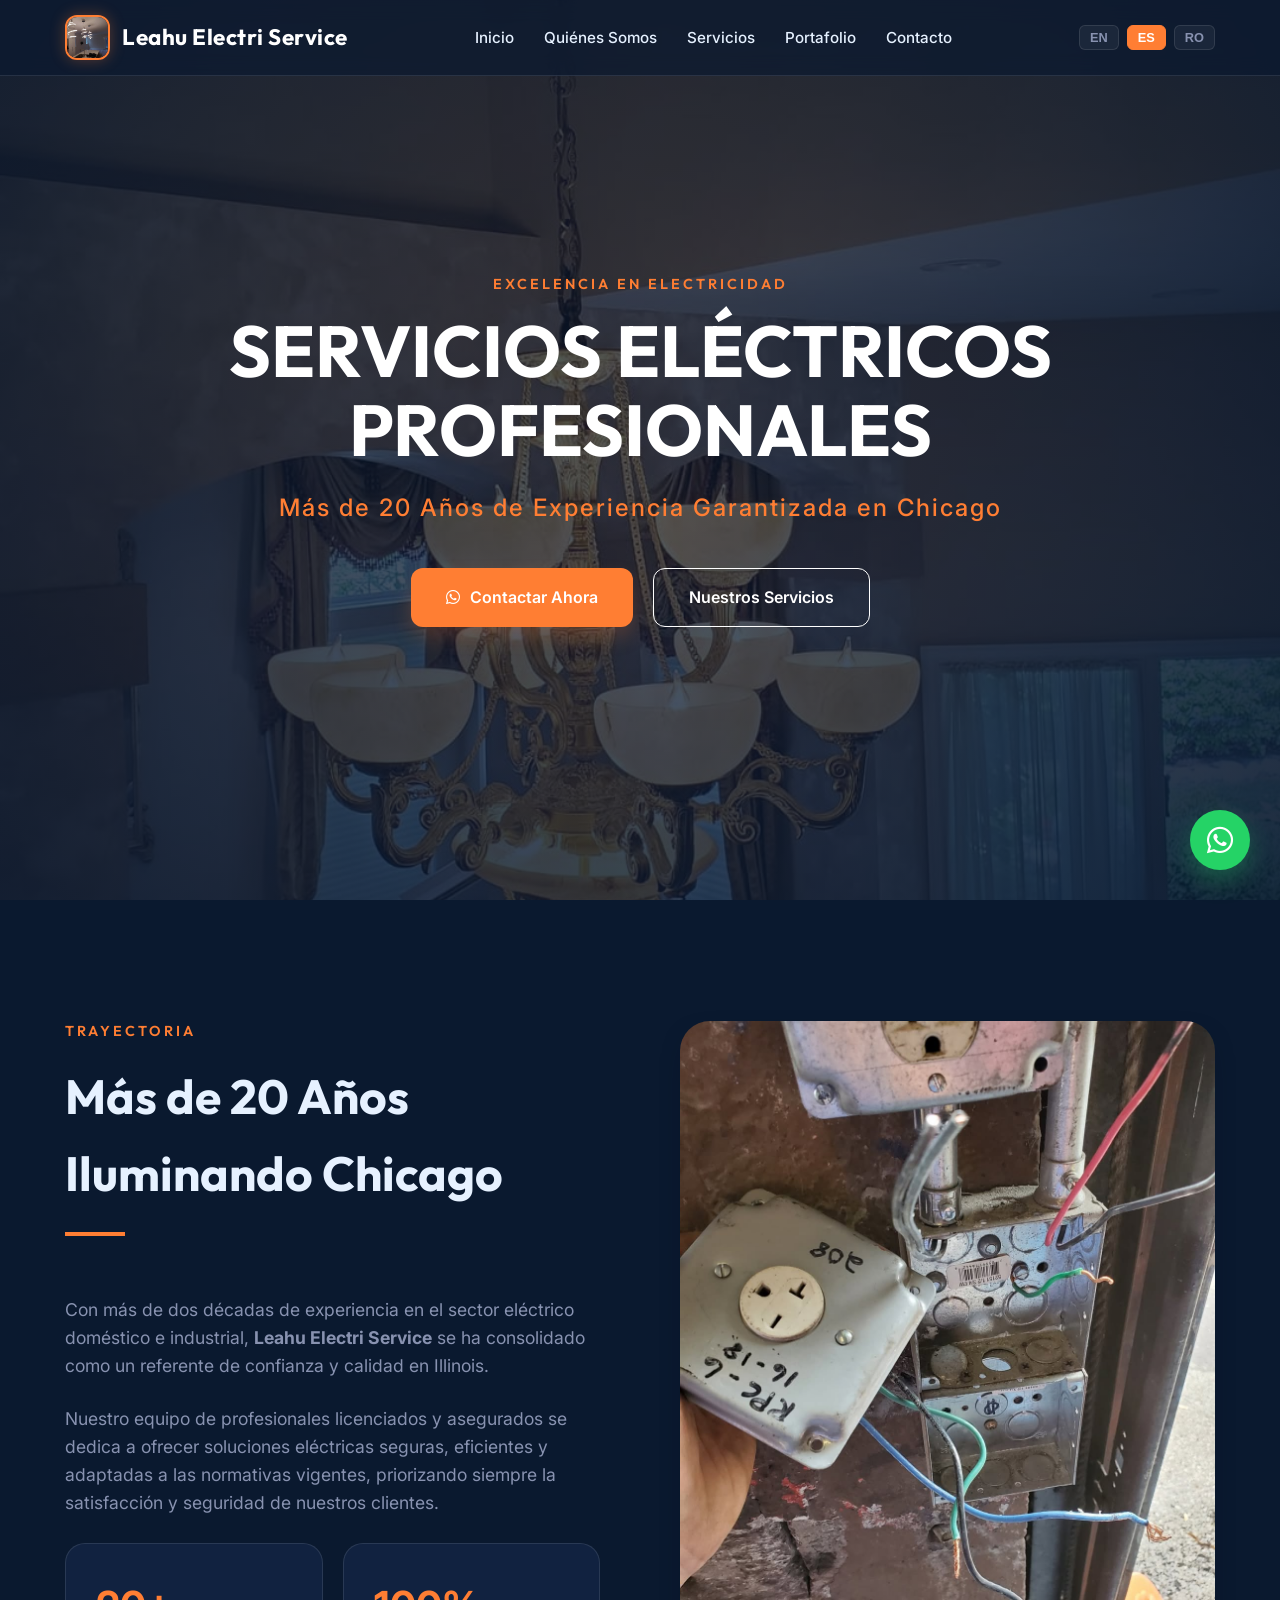
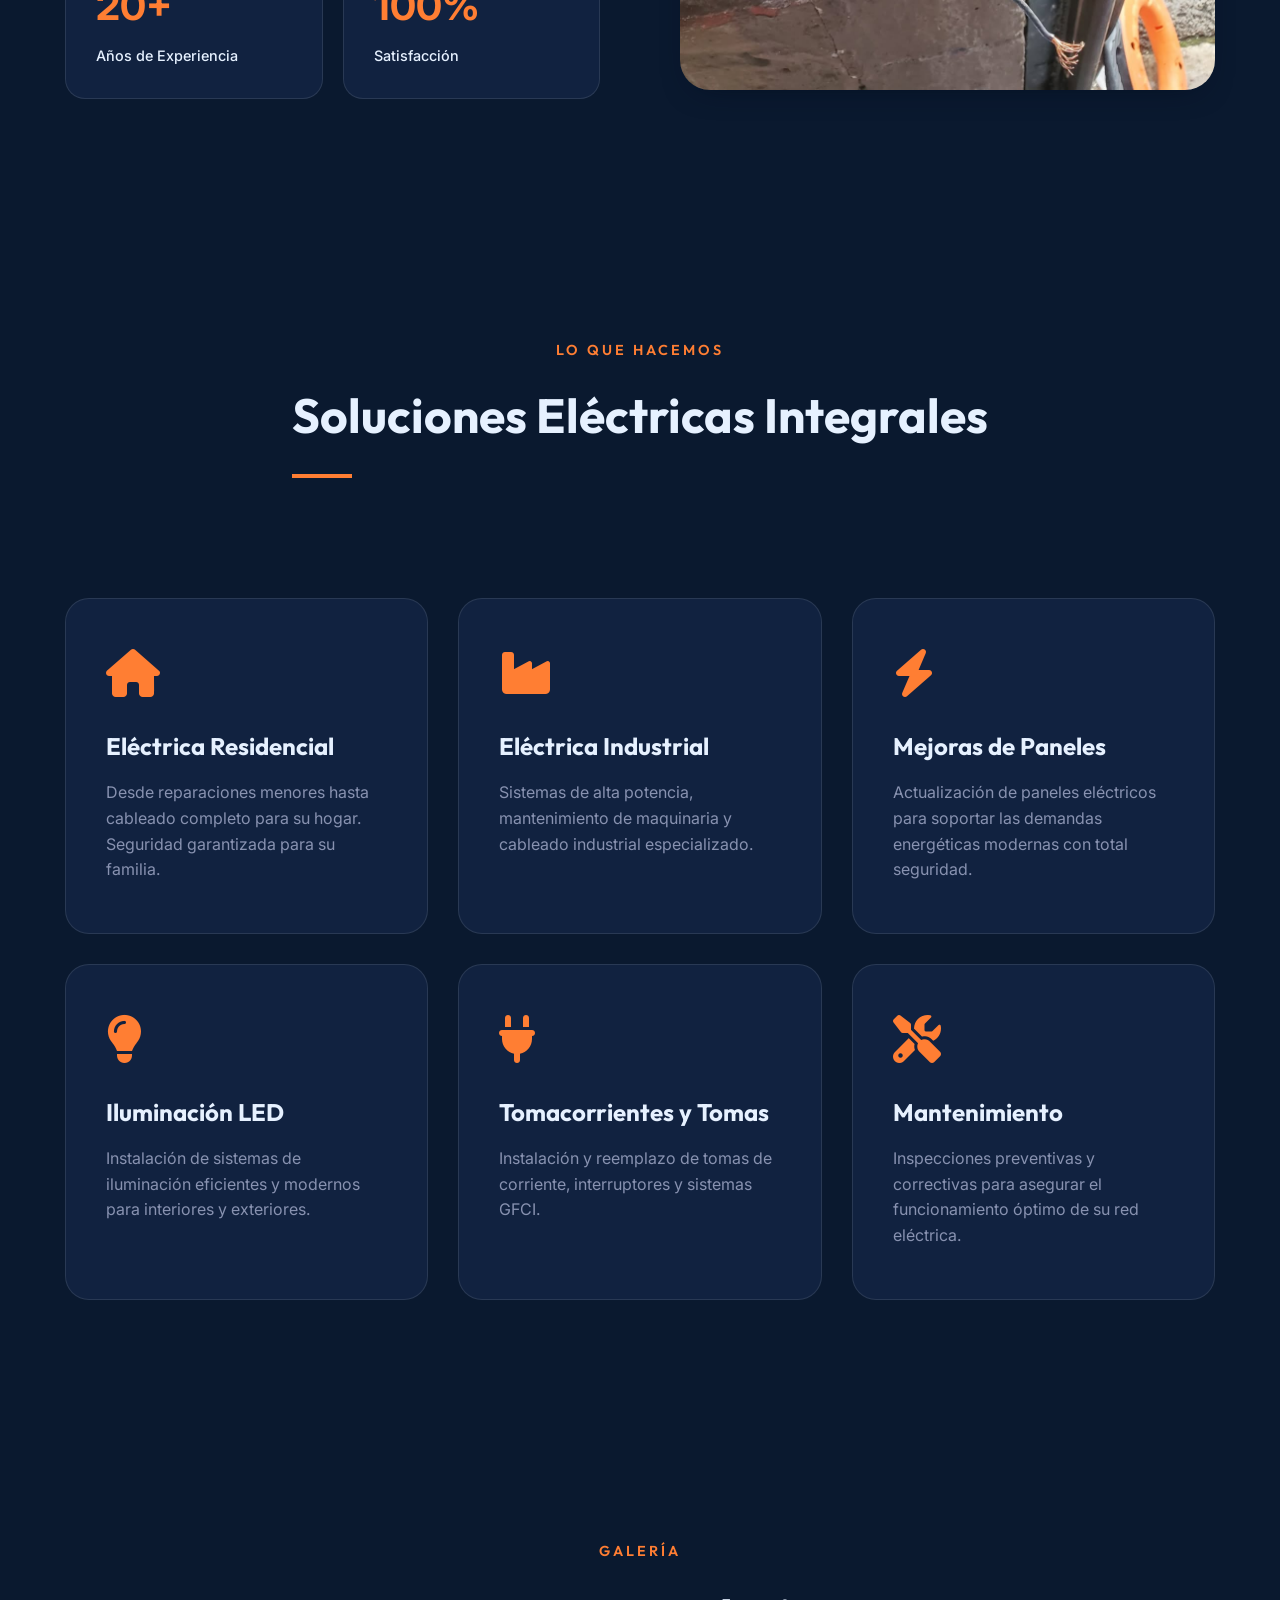
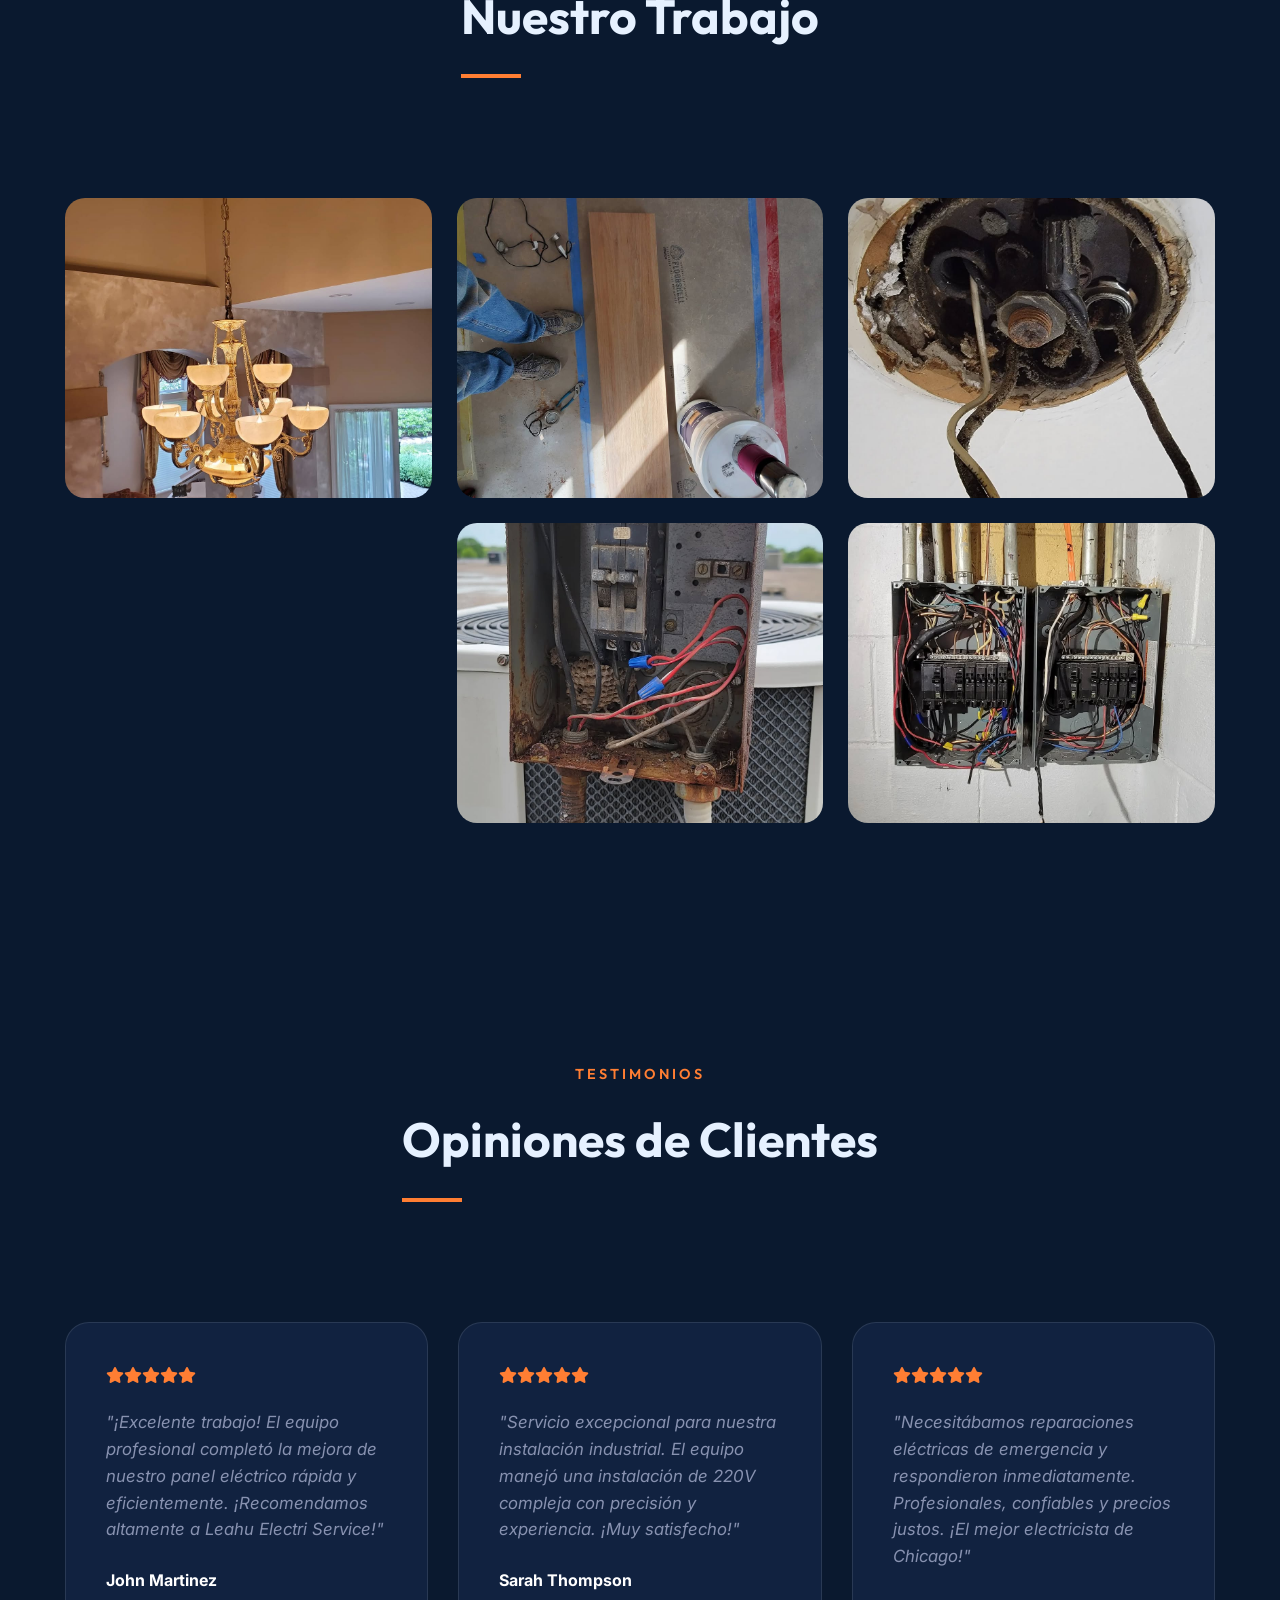
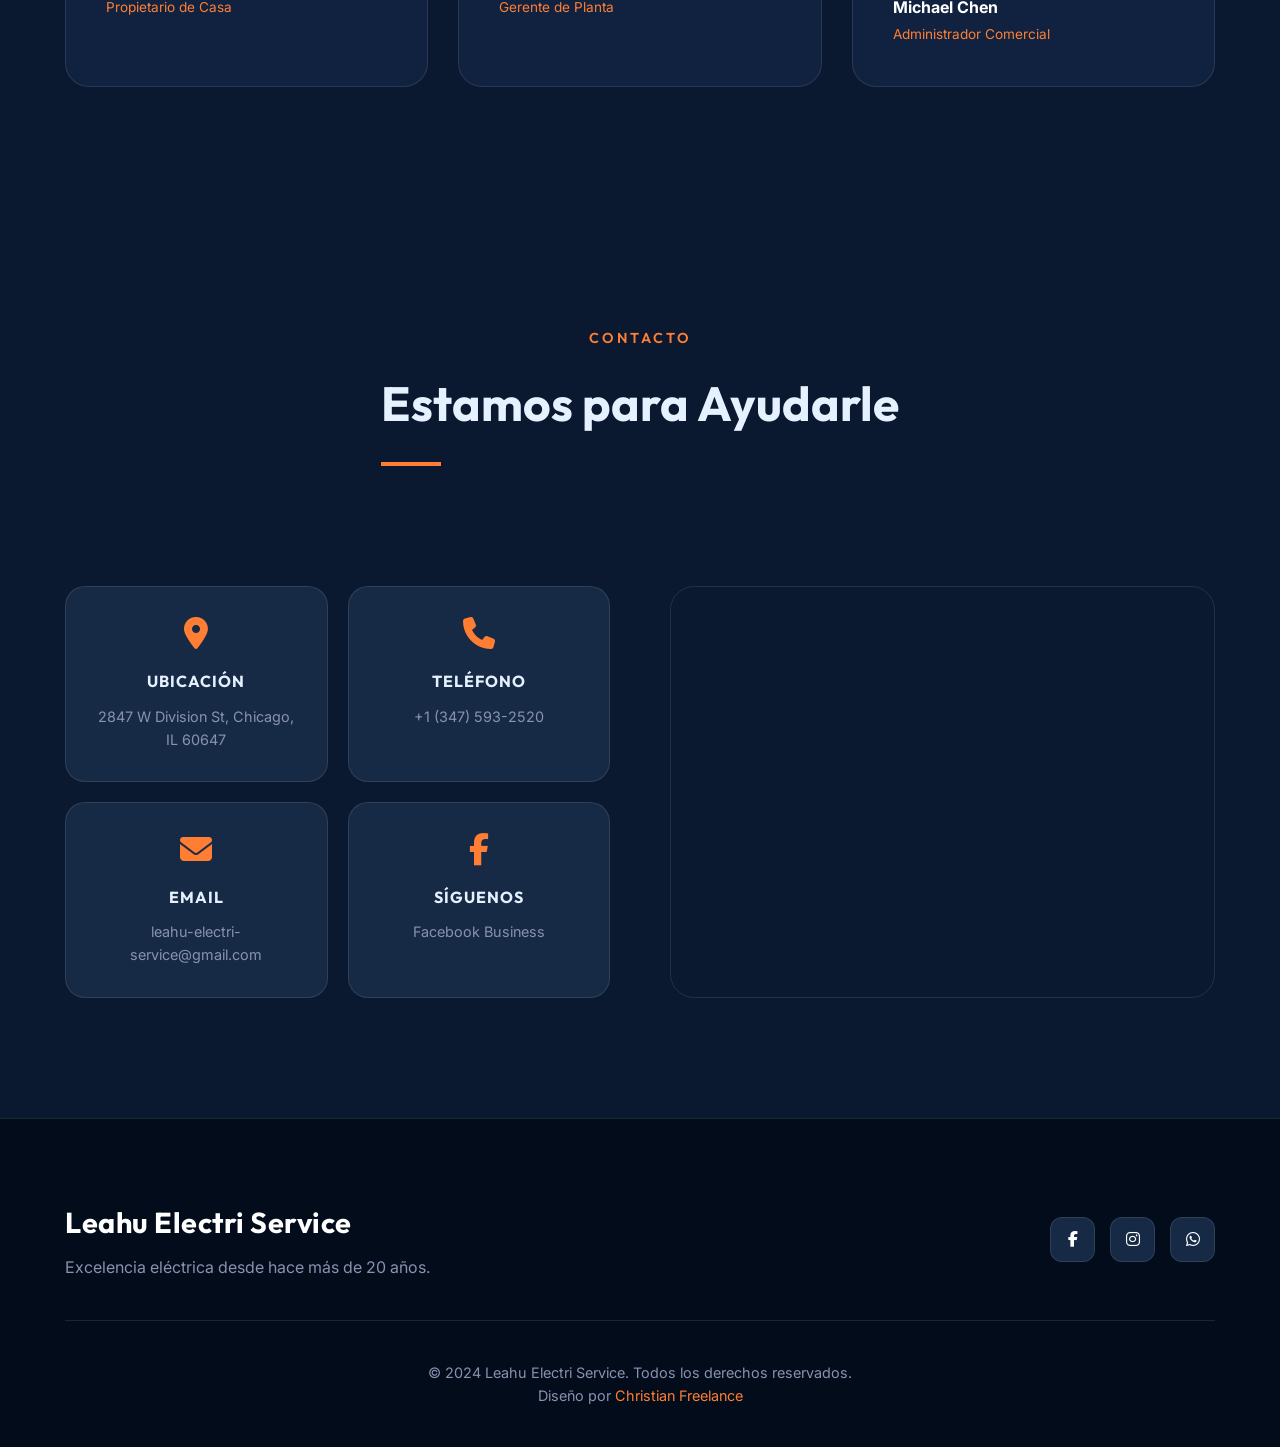
==== index.html @ baa2f240 "Rename index-es.html to index.html" ====
<!DOCTYPE html>
<html lang="es">
<head>
    <meta charset="UTF-8">
    <meta name="viewport" content="width=device-width, initial-scale=1.0">
    <meta name="description" content="Leahu Electri Service - Servicios eléctricos profesionales en Chicago. Más de 20 años de experiencia en instalaciones eléctricas residenciales e industriales. Licenciado y asegurado.">
    <meta name="keywords" content="servicios eléctricos, electricista Chicago, reparación eléctrica, instalación eléctrica, eléctrica residencial, eléctrica industrial">
    <meta name="author" content="Leahu Electri Service">
    
    <!-- Meta etiquetas multi-idioma -->
    <link rel="alternate" hreflang="en" href="index-en.html" />
    <link rel="alternate" hreflang="es" href="index-es.html" />
    <link rel="alternate" hreflang="ro" href="index-ro.html" />
    <link rel="alternate" hreflang="x-default" href="index-en.html" />

    <meta property="og:title" content="Leahu Electri Service - Servicios Eléctricos Chicago">
    <meta property="og:description" content="Servicios eléctricos profesionales con más de 20 años de experiencia en Chicago e Illinois.">
    <meta property="og:type" content="business.business">
    <meta property="og:image" content="images/electrician-chicago-service-1.jpg">
    
    <title>Leahu Electri Service - Servicios Eléctricos Profesionales Chicago</title>
    
    <link rel="stylesheet" href="style.css">
    <link rel="stylesheet" href="https://cdnjs.cloudflare.com/ajax/libs/font-awesome/6.4.0/css/all.min.css">
</head>
<body>
    <!-- Barra de Navegación -->
    <nav class="navbar">
        <div class="container">
            <a href="#home" class="nav-logo">
                <img src="images/logo-leahu-electri.jpg" alt="Leahu Electri Service Logo" class="logo-img">
                <span class="company-name">Leahu Electri Service</span>
            </a>
            <ul class="nav-menu">
                <li><a href="#home" class="nav-link">Inicio</a></li>
                <li><a href="#about" class="nav-link">Quiénes Somos</a></li>
                <li><a href="#services" class="nav-link">Servicios</a></li>
                <li><a href="#portfolio" class="nav-link">Portafolio</a></li>
                <li><a href="#contact" class="nav-link">Contacto</a></li>
            </ul>
            <div class="language-switcher">
                <button class="lang-btn" data-lang="en">EN</button>
                <button class="lang-btn active" data-lang="es">ES</button>
                <button class="lang-btn" data-lang="ro">RO</button>
            </div>
        </div>
    </nav>

    <!-- Sección Hero -->
    <section id="home" class="hero">
        <div class="carousel">
            <div class="carousel-container">
                <img src="images/electrician-chicago-service-1.jpg" alt="Servicio Eléctrico en Chicago" class="carousel-image active">
                <img src="images/electrical-panel-upgrade-chicago.jpg" alt="Actualización de Paneles Eléctricos" class="carousel-image">
                <img src="images/professional-electrical-installations.jpg" alt="Instalaciones Eléctricas Profesionales" class="carousel-image">
                <img src="images/industrial-electrician-chicago.jpg" alt="Electricista Industrial Chicago" class="carousel-image">
            </div>
        </div>
        <div class="hero-overlay"></div>
        <div class="hero-content">
            <span class="section-tag" data-reveal>Excelencia en Electricidad</span>
            <h1 class="hero-title" data-reveal>Servicios Eléctricos Profesionales</h1>
            <p class="hero-subtitle" data-reveal>Más de 20 Años de Experiencia Garantizada en Chicago</p>
            <div class="hero-buttons" data-reveal>
                <a href="https://wa.me/13475932520" class="btn-primary"><i class="fab fa-whatsapp"></i> Contactar Ahora</a>
                <a href="#services" class="btn-secondary">Nuestros Servicios</a>
            </div>
        </div>
    </section>

    <!-- Sección Acerca De -->
    <section id="about" class="about">
        <div class="container">
            <div class="about-grid">
                <div class="about-text" data-reveal>
                    <span class="section-tag">Trayectoria</span>
                    <h2 class="section-title">Más de 20 Años Iluminando Chicago</h2>
                    <p>Con más de dos décadas de experiencia en el sector eléctrico doméstico e industrial, <strong>Leahu Electri Service</strong> se ha consolidado como un referente de confianza y calidad en Illinois.</p>
                    <p>Nuestro equipo de profesionales licenciados y asegurados se dedica a ofrecer soluciones eléctricas seguras, eficientes y adaptadas a las normativas vigentes, priorizando siempre la satisfacción y seguridad de nuestros clientes.</p>
                    <div class="about-stats">
                        <div class="stat-card">
                            <span class="stat-number">20+</span>
                            <span class="stat-label">Años de Experiencia</span>
                        </div>
                        <div class="stat-card">
                            <span class="stat-number">100%</span>
                            <span class="stat-label">Satisfacción</span>
                        </div>
                    </div>
                </div>
                <div class="about-image" data-reveal>
                    <img src="images/licensed-electrician-near-me.jpg" alt="Electricista Licenciado en Chicago" style="width:100%; border-radius:30px; box-shadow: var(--shadow);">
                </div>
            </div>
        </div>
    </section>

    <!-- Sección Servicios -->
    <section id="services" class="services">
        <div class="container">
            <div style="text-align: center; margin-bottom: 60px;" data-reveal>
                <span class="section-tag">Lo que hacemos</span>
                <h2 class="section-title" style="display:inline-block">Soluciones Eléctricas Integrales</h2>
            </div>
            <div class="services-grid">
                <div class="service-card" data-reveal>
                    <i class="fas fa-home service-icon"></i>
                    <h3>Eléctrica Residencial</h3>
                    <p>Desde reparaciones menores hasta cableado completo para su hogar. Seguridad garantizada para su familia.</p>
                </div>
                <div class="service-card" data-reveal>
                    <i class="fas fa-industry service-icon"></i>
                    <h3>Eléctrica Industrial</h3>
                    <p>Sistemas de alta potencia, mantenimiento de maquinaria y cableado industrial especializado.</p>
                </div>
                <div class="service-card" data-reveal>
                    <i class="fas fa-bolt service-icon"></i>
                    <h3>Mejoras de Paneles</h3>
                    <p>Actualización de paneles eléctricos para soportar las demandas energéticas modernas con total seguridad.</p>
                </div>
                <div class="service-card" data-reveal>
                    <i class="fas fa-lightbulb service-icon"></i>
                    <h3>Iluminación LED</h3>
                    <p>Instalación de sistemas de iluminación eficientes y modernos para interiores y exteriores.</p>
                </div>
                <div class="service-card" data-reveal>
                    <i class="fas fa-plug service-icon"></i>
                    <h3>Tomacorrientes y Tomas</h3>
                    <p>Instalación y reemplazo de tomas de corriente, interruptores y sistemas GFCI.</p>
                </div>
                <div class="service-card" data-reveal>
                    <i class="fas fa-tools service-icon"></i>
                    <h3>Mantenimiento</h3>
                    <p>Inspecciones preventivas y correctivas para asegurar el funcionamiento óptimo de su red eléctrica.</p>
                </div>
            </div>
        </div>
    </section>

    <!-- Sección Portafolio -->
    <section id="portfolio" class="portfolio">
        <div class="container">
            <div style="text-align: center; margin-bottom: 60px;" data-reveal>
                <span class="section-tag">Galería</span>
                <h2 class="section-title" style="display:inline-block">Nuestro Trabajo</h2>
            </div>
            <div class="portfolio-grid">
                <div class="portfolio-item" data-reveal onclick="openModal('modal-1')">
                    <img src="images/electrician-chicago-service-1.jpg" alt="Proyecto Eléctrico">
                    <div class="portfolio-overlay">
                        <h4>Instalación Residencial</h4>
                    </div>
                </div>
                <div class="portfolio-item" data-reveal onclick="openModal('modal-2')">
                    <img src="images/electrical-panel-upgrade-chicago.jpg" alt="Panel Eléctrico">
                    <div class="portfolio-overlay">
                        <h4>Cambio de Panel 200A</h4>
                    </div>
                </div>
                <div class="portfolio-item" data-reveal onclick="openModal('modal-3')">
                    <img src="images/professional-electrical-installations.jpg" alt="Servicio Eléctrico">
                    <div class="portfolio-overlay">
                        <h4>Mantenimiento Industrial</h4>
                    </div>
                </div>
                <div class="portfolio-item" data-reveal onclick="openModal('modal-4')">
                    <video autoplay muted loop>
                        <source src="images/electrical-maintenance-work.mp4" type="video/mp4">
                    </video>
                    <div class="portfolio-overlay">
                        <h4>Trabajo en Terreno</h4>
                    </div>
                </div>
                <div class="portfolio-item" data-reveal onclick="openModal('modal-5')">
                    <img src="images/residential-electrical-repairs.jpg" alt="Reparación Eléctrica">
                    <div class="portfolio-overlay">
                        <h4>Iluminación Empotrada</h4>
                    </div>
                </div>
                <div class="portfolio-item" data-reveal onclick="openModal('modal-6')">
                    <img src="images/commercial-electric-services.jpg" alt="Servicio Comercial">
                    <div class="portfolio-overlay">
                        <h4>Sistema de Control</h4>
                    </div>
                </div>
            </div>
        </div>
    </section>

    <!-- Sección Reseñas -->
    <section id="reviews" class="reviews">
        <div class="container">
            <div style="text-align: center; margin-bottom: 60px;" data-reveal>
                <span class="section-tag">Testimonios</span>
                <h2 class="section-title" style="display:inline-block">Opiniones de Clientes</h2>
            </div>
            <div class="reviews-grid">
                <div class="review-card" data-reveal>
                    <div class="stars"><i class="fas fa-star"></i><i class="fas fa-star"></i><i class="fas fa-star"></i><i class="fas fa-star"></i><i class="fas fa-star"></i></div>
                    <p class="review-text">"¡Excelente trabajo! El equipo profesional completó la mejora de nuestro panel eléctrico rápida y eficientemente. ¡Recomendamos altamente a Leahu Electri Service!"</p>
                    <div class="review-author">
                        <div class="author-info">
                            <h5>John Martinez</h5>
                            <span>Propietario de Casa</span>
                        </div>
                    </div>
                </div>
                <div class="review-card" data-reveal>
                    <div class="stars"><i class="fas fa-star"></i><i class="fas fa-star"></i><i class="fas fa-star"></i><i class="fas fa-star"></i><i class="fas fa-star"></i></div>
                    <p class="review-text">"Servicio excepcional para nuestra instalación industrial. El equipo manejó una instalación de 220V compleja con precisión y experiencia. ¡Muy satisfecho!"</p>
                    <div class="review-author">
                        <div class="author-info">
                            <h5>Sarah Thompson</h5>
                            <span>Gerente de Planta</span>
                        </div>
                    </div>
                </div>
                <div class="review-card" data-reveal>
                    <div class="stars"><i class="fas fa-star"></i><i class="fas fa-star"></i><i class="fas fa-star"></i><i class="fas fa-star"></i><i class="fas fa-star"></i></div>
                    <p class="review-text">"Necesitábamos reparaciones eléctricas de emergencia y respondieron inmediatamente. Profesionales, confiables y precios justos. ¡El mejor electricista de Chicago!"</p>
                    <div class="review-author">
                        <div class="author-info">
                            <h5>Michael Chen</h5>
                            <span>Administrador Comercial</span>
                        </div>
                    </div>
                </div>
            </div>
        </div>
    </section>

    <!-- Sección Contacto -->
    <section id="contact" class="contact">
        <div class="container">
            <div style="text-align: center; margin-bottom: 60px;" data-reveal>
                <span class="section-tag">Contacto</span>
                <h2 class="section-title" style="display:inline-block">Estamos para Ayudarle</h2>
            </div>
            <div class="contact-grid">
                <div class="contact-info-cards" data-reveal>
                    <div class="contact-card">
                        <i class="fas fa-map-marker-alt"></i>
                        <h3>Ubicación</h3>
                        <p>2847 W Division St, Chicago, IL 60647</p>
                    </div>
                    <div class="contact-card">
                        <i class="fas fa-phone"></i>
                        <h3>Teléfono</h3>
                        <p><a href="tel:+13475932520">+1 (347) 593-2520</a></p>
                    </div>
                    <div class="contact-card">
                        <i class="fas fa-envelope"></i>
                        <h3>Email</h3>
                        <p><a href="mailto:leahu-electri-service@gmail.com">leahu-electri-service@gmail.com</a></p>
                    </div>
                    <div class="contact-card">
                        <i class="fab fa-facebook-f"></i>
                        <h3>SÍGUENOS</h3>
                        <p><a href="https://www.facebook.com/profile.php?id=61577880975106" target="_blank">Facebook Business</a></p>
                    </div>
                </div>
                <div class="map-container" data-reveal>
                    <iframe src="https://www.google.com/maps/embed?pb=!1m18!1m12!1m3!1d2970.5748389873627!2d-87.68046922345047!3d41.902647471316774!2m3!1f0!2f0!3f0!3m2!1i1024!2i768!4f13.1!3m3!1m2!1s0x880fce68b29b3dbf%3A0x9f3f3f3f3f3f3f3f!2s2847%20W%20Division%20St%2C%20Chicago%2C%20IL%2060647!5e0!3m2!1ses!2sus!4v1234567890" width="100%" height="100%" style="border:0;" allowfullscreen="" loading="lazy"></iframe>
                </div>
            </div>
        </div>
    </section>

    <!-- Pie de Página -->
    <footer class="footer">
        <div class="container">
            <div class="footer-content">
                <div class="footer-logo">
                    <span class="company-name">Leahu Electri Service</span>
                    <p style="color:var(--text-dim); margin-top:10px;">Excelencia eléctrica desde hace más de 20 años.</p>
                </div>
                <div class="social-links">
                    <a href="https://www.facebook.com/profile.php?id=61577880975106" class="social-btn" target="_blank"><i class="fab fa-facebook-f"></i></a>
                    <a href="#" class="social-btn" target="_blank"><i class="fab fa-instagram"></i></a>
                    <a href="https://wa.me/13475932520" class="social-btn" target="_blank"><i class="fab fa-whatsapp"></i></a>
                </div>
            </div>
            <div class="footer-bottom">
                <p>&copy; 2024 Leahu Electri Service. Todos los derechos reservados.</p>
                <p>Diseño por <a href="https://christian-freelance.us/" target="_blank">Christian Freelance</a></p>
            </div>
        </div>
    </footer>

    <!-- Botones Flotantes -->
    <a href="https://wa.me/13475932520" class="whatsapp-float" target="_blank">
        <i class="fab fa-whatsapp"></i>
    </a>
    <button id="backToTop" class="back-to-top">
        <i class="fas fa-chevron-up"></i>
    </button>

    <!-- Modales -->
    <div id="modal-1" class="modal">
        <div class="modal-content">
            <span class="close-modal" onclick="closeModal('modal-1')">&times;</span>
            <img src="images/electrician-chicago-service-1.jpg" alt="Proyecto">
        </div>
    </div>
    <div id="modal-2" class="modal">
        <div class="modal-content">
            <span class="close-modal" onclick="closeModal('modal-2')">&times;</span>
            <img src="images/electrical-panel-upgrade-chicago.jpg" alt="Proyecto">
        </div>
    </div>
    <div id="modal-3" class="modal">
        <div class="modal-content">
            <span class="close-modal" onclick="closeModal('modal-3')">&times;</span>
            <img src="images/professional-electrical-installations.jpg" alt="Proyecto">
        </div>
    </div>
    <div id="modal-4" class="modal">
        <div class="modal-content">
            <span class="close-modal" onclick="closeModal('modal-4')">&times;</span>
            <video controls>
                <source src="images/electrical-maintenance-work.mp4" type="video/mp4">
            </video>
        </div>
    </div>
    <div id="modal-5" class="modal">
        <div class="modal-content">
            <span class="close-modal" onclick="closeModal('modal-5')">&times;</span>
            <img src="images/residential-electrical-repairs.jpg" alt="Proyecto">
        </div>
    </div>
    <div id="modal-6" class="modal">
        <div class="modal-content">
            <span class="close-modal" onclick="closeModal('modal-6')">&times;</span>
            <img src="images/commercial-electric-services.jpg" alt="Proyecto">
        </div>
    </div>

    <!-- Scripts -->
    <script src="https://code.jquery.com/jquery-3.7.1.min.js"></script>
    <script src="script.js"></script>
</body>
</html>
---- style.css ----
/* ============================================
   LEAHU ELECTRI SERVICE - PREMIUM STYLING
   Aesthetic: Modern, Professional, High-Tech
   ============================================ */

@import url('https://fonts.googleapis.com/css2?family=Outfit:wght@300;400;500;600;700&family=Inter:wght@300;400;500;600&display=swap');

:root {
    --primary: #FF7E33; /* Electric Orange */
    --primary-hover: #E66A1F;
    --secondary: #0A192F; /* Deep Navy */
    --accent: #172A45; /* Lighter Navy */
    --text-main: #E6F1FF;
    --text-dim: #8892B0;
    --white: #FFFFFF;
    --glass: rgba(10, 25, 47, 0.7);
    --glass-border: rgba(255, 255, 255, 0.1);
    --card-bg: #112240;
    --transition: all 0.4s cubic-bezier(0.165, 0.84, 0.44, 1);
    --shadow: 0 10px 30px -15px rgba(2, 12, 27, 0.7);
}

* {
    margin: 0;
    padding: 0;
    box-sizing: border-box;
}

html {
    scroll-behavior: smooth;
    overflow-x: hidden;
}

body {
    font-family: 'Inter', sans-serif;
    background-color: var(--secondary);
    color: var(--text-main);
    line-height: 1.6;
    overflow-x: hidden;
}

h1, h2, h3, h4, .company-name {
    font-family: 'Outfit', sans-serif;
    font-weight: 700;
}

.container {
    max-width: 1200px;
    margin: 0 auto;
    padding: 0 25px;
}

/* ============================================
   NAVBAR STYLING (Glassmorphism)
   ============================================ */

.navbar {
    position: fixed;
    top: 0;
    left: 0;
    width: 100%;
    z-index: 1000;
    background: var(--glass);
    backdrop-filter: blur(10px);
    -webkit-backdrop-filter: blur(10px);
    border-bottom: 1px solid var(--glass-border);
    padding: 15px 0;
    transition: var(--transition);
}

.navbar.scrolled {
    padding: 10px 0;
    box-shadow: var(--shadow);
}

.navbar .container {
    display: flex;
    justify-content: space-between;
    align-items: center;
}

.nav-logo {
    display: flex;
    align-items: center;
    gap: 12px;
    text-decoration: none;
}

.logo-img {
    width: 45px;
    height: 45px;
    border-radius: 12px;
    object-fit: cover;
    border: 2px solid var(--primary);
    box-shadow: 0 0 15px rgba(255, 126, 51, 0.3);
}

.company-name {
    font-size: 1.4rem;
    color: var(--white);
    letter-spacing: 0.5px;
}

.nav-menu {
    display: flex;
    list-style: none;
    gap: 30px;
}

.nav-link {
    color: var(--text-main);
    text-decoration: none;
    font-size: 0.95rem;
    font-weight: 500;
    position: relative;
    padding: 5px 0;
    transition: var(--transition);
}

.nav-link::after {
    content: '';
    position: absolute;
    bottom: 0;
    left: 0;
    width: 0;
    height: 2px;
    background-color: var(--primary);
    transition: var(--transition);
}

.nav-link:hover {
    color: var(--primary);
}

.nav-link:hover::after {
    width: 100%;
}

.language-switcher {
    display: flex;
    gap: 8px;
}

.lang-btn {
    background: rgba(255, 255, 255, 0.05);
    border: 1px solid var(--glass-border);
    color: var(--text-dim);
    padding: 4px 10px;
    border-radius: 6px;
    cursor: pointer;
    font-size: 0.8rem;
    font-weight: 600;
    transition: var(--transition);
}

.lang-btn:hover, .lang-btn.active {
    background: var(--primary);
    color: var(--white);
    border-color: var(--primary);
}

/* ============================================
   HERO SECTION & CAROUSEL
   ============================================ */

.hero {
    position: relative;
    height: 100vh;
    min-height: 700px;
    display: flex;
    align-items: center;
    justify-content: center;
    overflow: hidden;
}

.carousel {
    position: absolute;
    top: 0;
    left: 0;
    width: 100%;
    height: 100%;
    z-index: 1;
}

.carousel-container {
    position: relative;
    width: 100%;
    height: 100%;
}

.carousel-image {
    position: absolute;
    top: 0;
    left: 0;
    width: 100%;
    height: 100%;
    object-fit: cover;
    opacity: 0;
    transform: scale(1.1);
    transition: opacity 1.5s ease, transform 3s ease;
}

.carousel-image.active {
    opacity: 0.4;
    transform: scale(1);
}

.hero-overlay {
    position: absolute;
    top: 0;
    left: 0;
    width: 100%;
    height: 100%;
    background: radial-gradient(circle at center, rgba(10, 25, 47, 0.2) 0%, rgba(10, 25, 47, 0.8) 100%);
    z-index: 2;
}

.hero-content {
    position: relative;
    z-index: 10;
    text-align: center;
    max-width: 900px;
    padding: 0 20px;
}

.hero-title {
    font-size: clamp(2.5rem, 8vw, 4.5rem);
    line-height: 1.1;
    margin-bottom: 20px;
    color: var(--white);
    text-transform: uppercase;
}

.hero-subtitle {
    font-size: clamp(1.1rem, 3vw, 1.5rem);
    color: var(--primary);
    margin-bottom: 40px;
    font-weight: 500;
    letter-spacing: 2px;
}

.hero-buttons {
    display: flex;
    gap: 20px;
    justify-content: center;
    flex-wrap: wrap;
}

.btn-primary {
    display: inline-flex;
    align-items: center;
    gap: 10px;
    background: var(--primary);
    color: var(--white);
    padding: 16px 35px;
    border-radius: 12px;
    text-decoration: none;
    font-weight: 600;
    font-size: 1rem;
    transition: var(--transition);
    border: none;
    box-shadow: 0 10px 20px rgba(255, 126, 51, 0.2);
}

.btn-primary:hover {
    background: var(--primary-hover);
    transform: translateY(-5px);
    box-shadow: 0 15px 25px rgba(255, 126, 51, 0.3);
}

.btn-secondary {
    display: inline-flex;
    align-items: center;
    gap: 10px;
    background: transparent;
    color: var(--white);
    padding: 16px 35px;
    border-radius: 12px;
    text-decoration: none;
    font-weight: 600;
    font-size: 1rem;
    transition: var(--transition);
    border: 1px solid var(--white);
}

.btn-secondary:hover {
    background: rgba(255, 255, 255, 0.1);
    transform: translateY(-5px);
}

/* ============================================
   SECTIONS GENERAL
   ============================================ */

section {
    padding: 120px 0;
}

.section-tag {
    color: var(--primary);
    font-family: 'Outfit', sans-serif;
    font-weight: 600;
    font-size: 0.9rem;
    text-transform: uppercase;
    letter-spacing: 3px;
    display: block;
    margin-bottom: 15px;
}

.section-title {
    font-size: clamp(2rem, 5vw, 3rem);
    margin-bottom: 60px;
    position: relative;
}

.section-title::after {
    content: '';
    display: block;
    width: 60px;
    height: 4px;
    background: var(--primary);
    margin-top: 20px;
}

/* ============================================
   ABOUT SECTION
   ============================================ */

.about-grid {
    display: grid;
    grid-template-columns: 1fr 1fr;
    gap: 80px;
    align-items: center;
}

.about-text p {
    color: var(--text-dim);
    margin-bottom: 25px;
    font-size: 1.1rem;
}

.about-stats {
    display: grid;
    grid-template-columns: 1fr 1fr;
    gap: 20px;
}

.stat-card {
    background: var(--card-bg);
    padding: 30px;
    border-radius: 20px;
    border: 1px solid var(--glass-border);
    transition: var(--transition);
}

.stat-card:hover {
    transform: translateY(-10px);
    border-color: var(--primary);
}

.stat-number {
    display: block;
    font-size: 2.5rem;
    color: var(--primary);
    font-weight: 700;
    margin-bottom: 5px;
}

.stat-label {
    color: var(--text-main);
    font-weight: 500;
    font-size: 0.9rem;
}

/* ============================================
   SERVICES SECTION
   ============================================ */

.services-grid {
    display: grid;
    grid-template-columns: repeat(auto-fit, minmax(300px, 1fr));
    gap: 30px;
}

.service-card {
    background: var(--card-bg);
    padding: 50px 40px;
    border-radius: 24px;
    border: 1px solid var(--glass-border);
    transition: var(--transition);
    position: relative;
    overflow: hidden;
}

.service-card::before {
    content: '';
    position: absolute;
    top: 0;
    left: 0;
    width: 100%;
    height: 0;
    background: linear-gradient(180deg, var(--primary) 0%, transparent 100%);
    opacity: 0.05;
    transition: var(--transition);
}

.service-card:hover {
    transform: translateY(-15px);
    border-color: var(--primary);
    box-shadow: var(--shadow);
}

.service-card:hover::before {
    height: 100%;
}

.service-icon {
    font-size: 3rem;
    color: var(--primary);
    margin-bottom: 30px;
    display: inline-block;
}

.service-card h3 {
    font-size: 1.5rem;
    margin-bottom: 15px;
}

.service-card p {
    color: var(--text-dim);
    font-size: 1rem;
}

/* ============================================
   PORTFOLIO SECTION
   ============================================ */

.portfolio-grid {
    display: grid;
    grid-template-columns: repeat(auto-fit, minmax(350px, 1fr));
    gap: 25px;
}

.portfolio-item {
    position: relative;
    border-radius: 20px;
    overflow: hidden;
    height: 300px;
    cursor: pointer;
}

.portfolio-item img, .portfolio-item video {
    width: 100%;
    height: 100%;
    object-fit: cover;
    transition: transform 0.6s cubic-bezier(0.165, 0.84, 0.44, 1);
}

.portfolio-overlay {
    position: absolute;
    top: 0;
    left: 0;
    width: 100%;
    height: 100%;
    background: linear-gradient(0deg, var(--secondary) 0%, transparent 100%);
    display: flex;
    flex-direction: column;
    justify-content: flex-end;
    padding: 30px;
    opacity: 0;
    transition: var(--transition);
}

.portfolio-item:hover img, .portfolio-item:hover video {
    transform: scale(1.1);
}

.portfolio-item:hover .portfolio-overlay {
    opacity: 1;
}

.portfolio-item h4 {
    color: var(--white);
    font-size: 1.2rem;
}

/* ============================================
   REVIEWS SECTION
   ============================================ */

.reviews-grid {
    display: grid;
    grid-template-columns: repeat(auto-fit, minmax(320px, 1fr));
    gap: 30px;
}

.review-card {
    background: var(--card-bg);
    padding: 40px;
    border-radius: 24px;
    border: 1px solid var(--glass-border);
}

.stars {
    color: var(--primary);
    margin-bottom: 20px;
}

.review-text {
    font-style: italic;
    color: var(--text-dim);
    margin-bottom: 25px;
    font-size: 1.05rem;
}

.review-author {
    display: flex;
    align-items: center;
    gap: 15px;
}

.author-info h5 {
    color: var(--white);
    font-size: 1rem;
}

.author-info span {
    color: var(--primary);
    font-size: 0.85rem;
}

/* ============================================
   CONTACT SECTION
   ============================================ */

.contact-grid {
    display: grid;
    grid-template-columns: 1fr 1fr;
    gap: 60px;
}

.contact-info-cards {
    display: grid;
    grid-template-columns: 1fr 1fr;
    gap: 20px;
}

.contact-card {
    background: var(--accent);
    padding: 30px;
    border-radius: 20px;
    text-align: center;
    transition: var(--transition);
    border: 1px solid var(--glass-border);
}

.contact-card:hover {
    background: var(--card-bg);
    border-color: var(--primary);
}

.contact-card i {
    font-size: 2rem;
    color: var(--primary);
    margin-bottom: 20px;
}

.contact-card h3 {
    font-size: 1rem;
    margin-bottom: 10px;
    text-transform: uppercase;
    letter-spacing: 1px;
}

.contact-card p, .contact-card a {
    color: var(--text-dim);
    text-decoration: none;
    font-size: 0.9rem;
}

.map-container {
    border-radius: 24px;
    overflow: hidden;
    border: 1px solid var(--glass-border);
    height: 100%;
    min-height: 400px;
}

/* ============================================
   FOOTER
   ============================================ */

.footer {
    padding: 80px 0 40px;
    background: #020c1b;
    border-top: 1px solid var(--glass-border);
}

.footer-content {
    display: flex;
    justify-content: space-between;
    align-items: center;
    margin-bottom: 40px;
    flex-wrap: wrap;
    gap: 30px;
}

.footer-logo .company-name {
    font-size: 1.8rem;
}

.social-links {
    display: flex;
    gap: 15px;
}

.social-btn {
    width: 45px;
    height: 45px;
    background: var(--accent);
    color: var(--white);
    display: flex;
    align-items: center;
    justify-content: center;
    border-radius: 12px;
    text-decoration: none;
    transition: var(--transition);
    border: 1px solid var(--glass-border);
}

.social-btn:hover {
    background: var(--primary);
    transform: translateY(-5px);
    border-color: var(--primary);
}

.footer-bottom {
    text-align: center;
    padding-top: 40px;
    border-top: 1px solid var(--glass-border);
    color: var(--text-dim);
    font-size: 0.9rem;
}

.footer-bottom a {
    color: var(--primary);
    text-decoration: none;
}

/* ============================================
   FLOATING BUTTONS
   ============================================ */

.whatsapp-float {
    position: fixed;
    bottom: 30px;
    right: 30px;
    width: 60px;
    height: 60px;
    background: #25D366;
    color: white;
    border-radius: 50%;
    display: flex;
    align-items: center;
    justify-content: center;
    font-size: 30px;
    box-shadow: 0 10px 25px rgba(37, 211, 102, 0.3);
    z-index: 999;
    transition: var(--transition);
    text-decoration: none;
}

.whatsapp-float:hover {
    transform: scale(1.1) rotate(10deg);
}

.back-to-top {
    position: fixed;
    bottom: 110px;
    right: 30px;
    width: 50px;
    height: 50px;
    background: var(--accent);
    color: var(--white);
    border: 1px solid var(--glass-border);
    border-radius: 12px;
    display: flex;
    align-items: center;
    justify-content: center;
    cursor: pointer;
    opacity: 0;
    visibility: hidden;
    transition: var(--transition);
    z-index: 999;
}

.back-to-top.show {
    opacity: 1;
    visibility: visible;
}

.back-to-top:hover {
    background: var(--primary);
    border-color: var(--primary);
}

/* ============================================
   MODALS
   ============================================ */

.modal {
    position: fixed;
    top: 0;
    left: 0;
    width: 100%;
    height: 100%;
    background: rgba(2, 12, 27, 0.95);
    z-index: 2000;
    display: none;
    align-items: center;
    justify-content: center;
    padding: 40px;
}

.modal.open {
    display: flex;
}

.modal-content {
    position: relative;
    max-width: 1000px;
    width: 100%;
}

.modal-content img, .modal-content video {
    width: 100%;
    border-radius: 20px;
    box-shadow: 0 20px 50px rgba(0,0,0,0.5);
}

.close-modal {
    position: absolute;
    top: -50px;
    right: 0;
    color: var(--white);
    font-size: 2rem;
    cursor: pointer;
    transition: var(--transition);
}

.close-modal:hover {
    color: var(--primary);
}

/* ============================================
   ANIMATIONS
   ============================================ */

[data-reveal] {
    opacity: 0;
    transform: translateY(30px);
    transition: opacity 0.8s ease, transform 0.8s ease;
}

[data-reveal].revealed {
    opacity: 1;
    transform: translateY(0);
}

/* ============================================
   RESPONSIVE
   ============================================ */

@media (max-width: 992px) {
    .about-grid, .contact-grid {
        grid-template-columns: 1fr;
    }
    .hero-title {
        font-size: 3rem;
    }
}

@media (max-width: 768px) {
    .nav-menu {
        display: none;
    }
    .footer-content {
        flex-direction: column;
        text-align: center;
    }
}
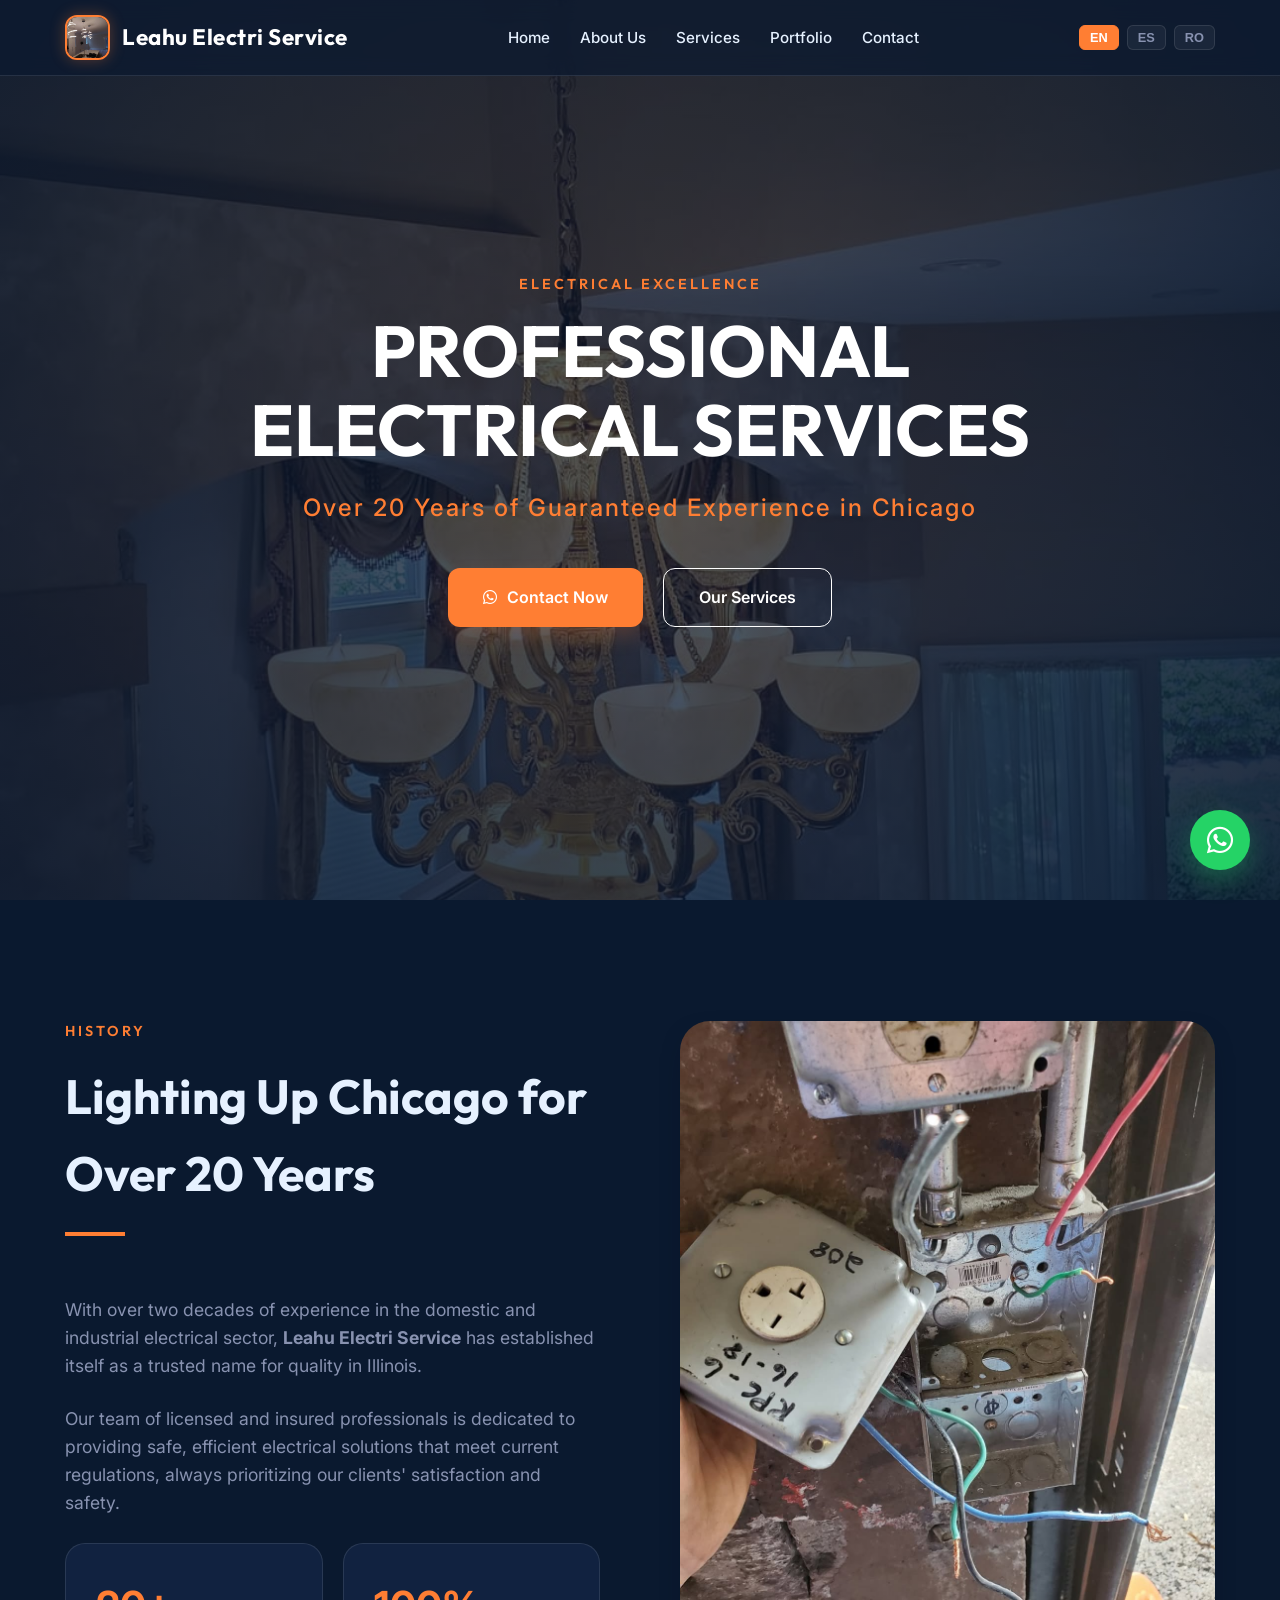
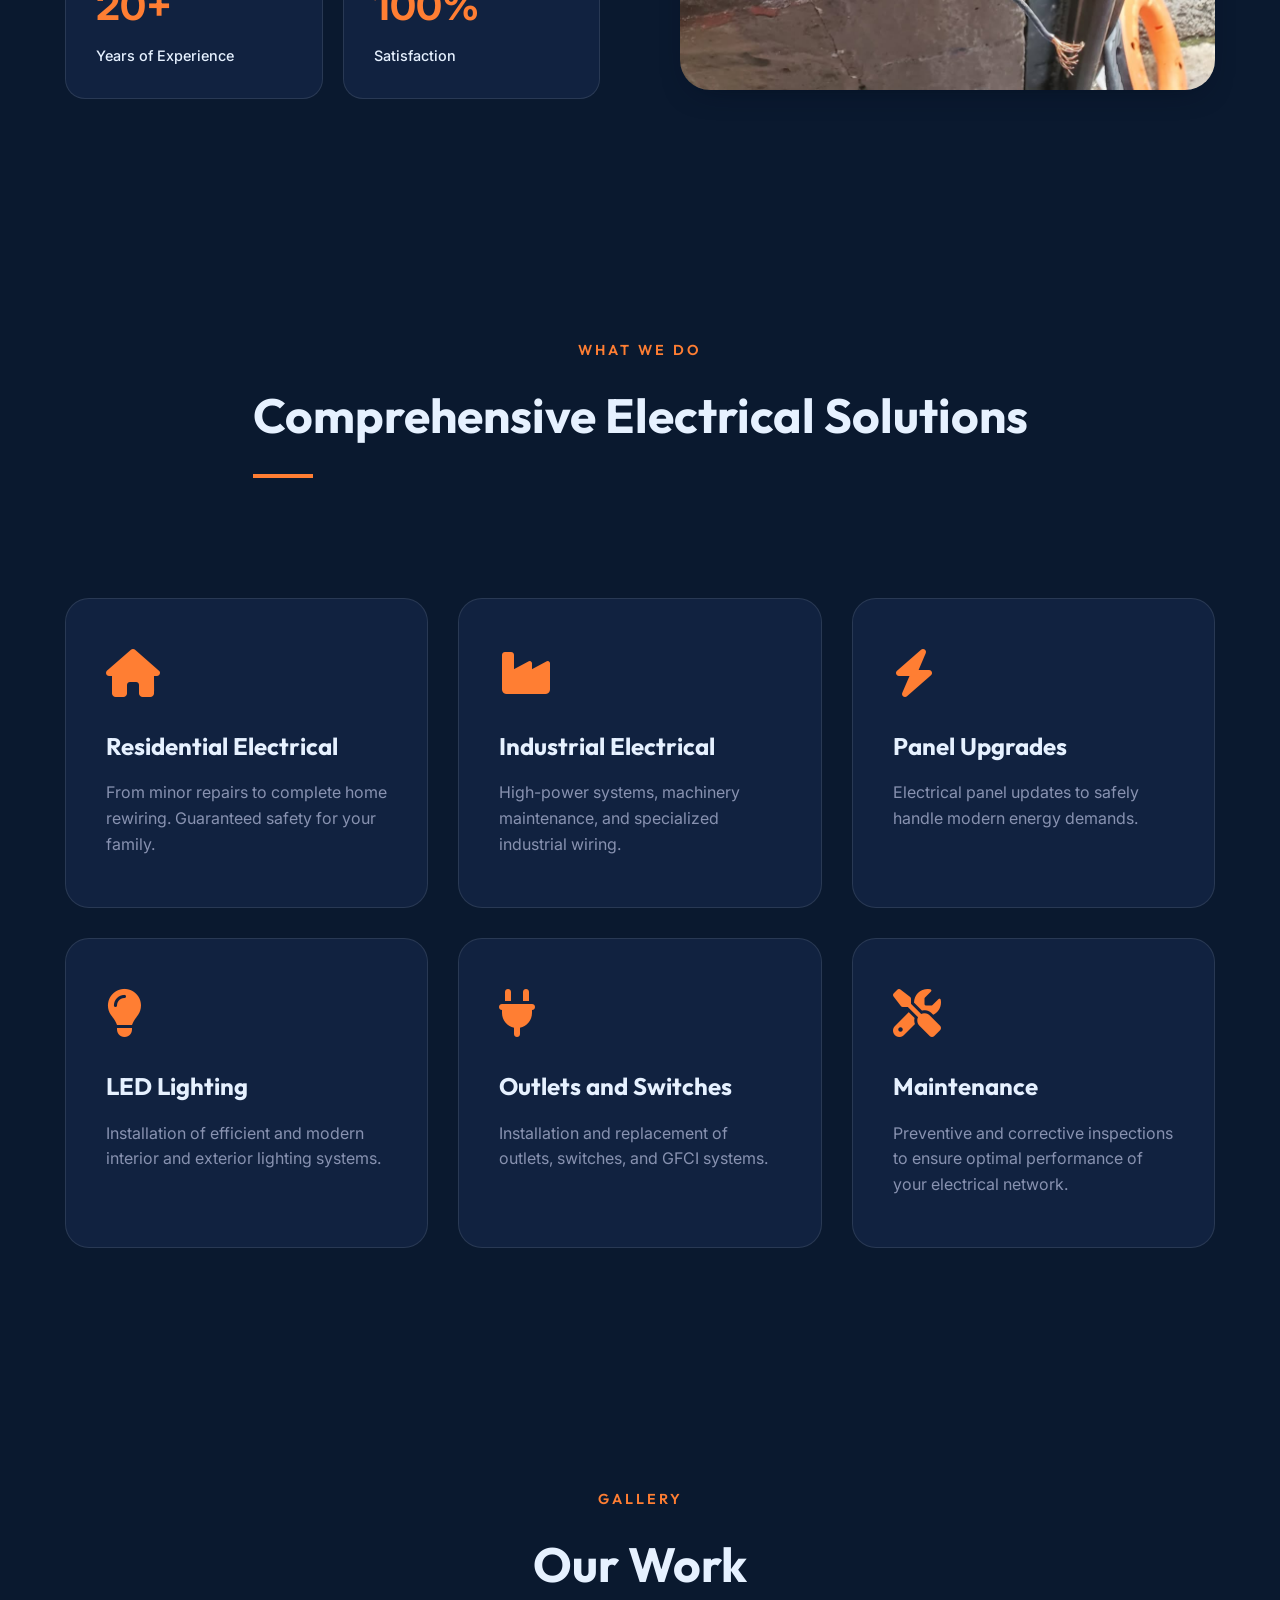
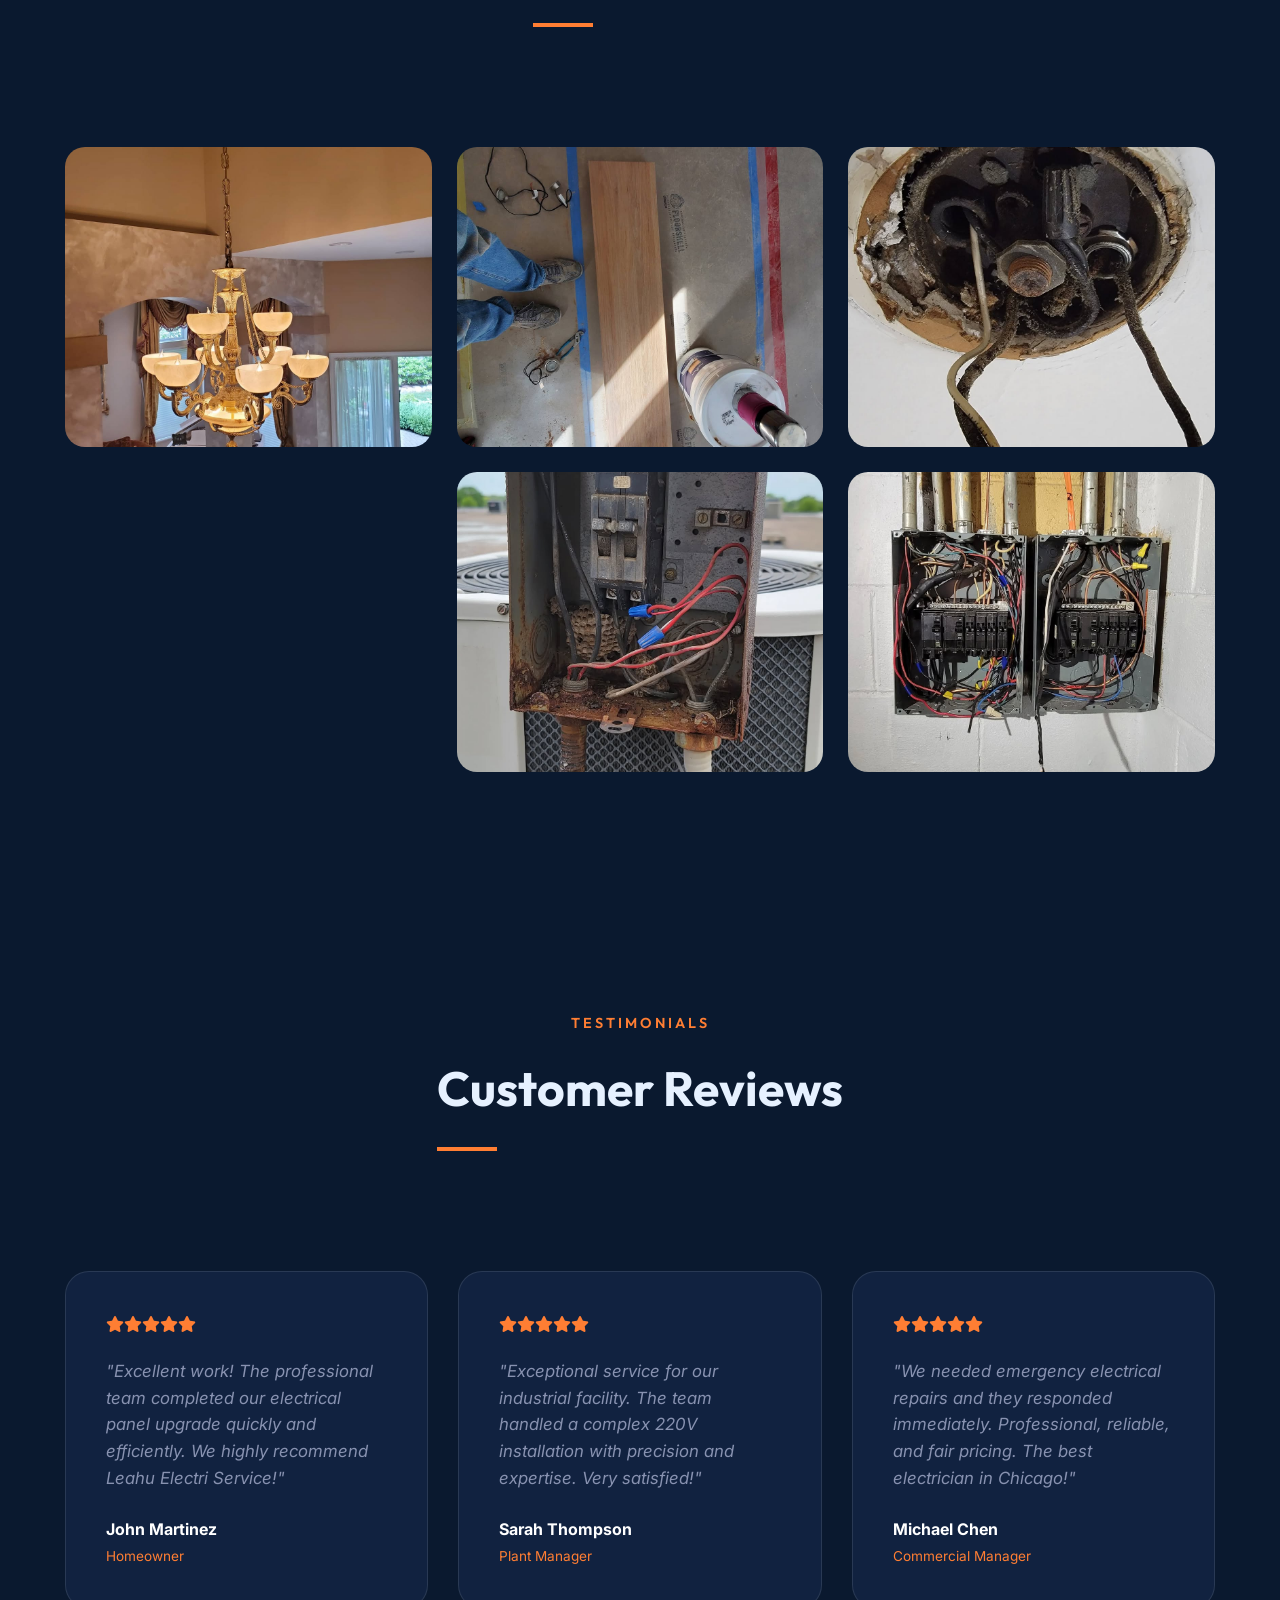
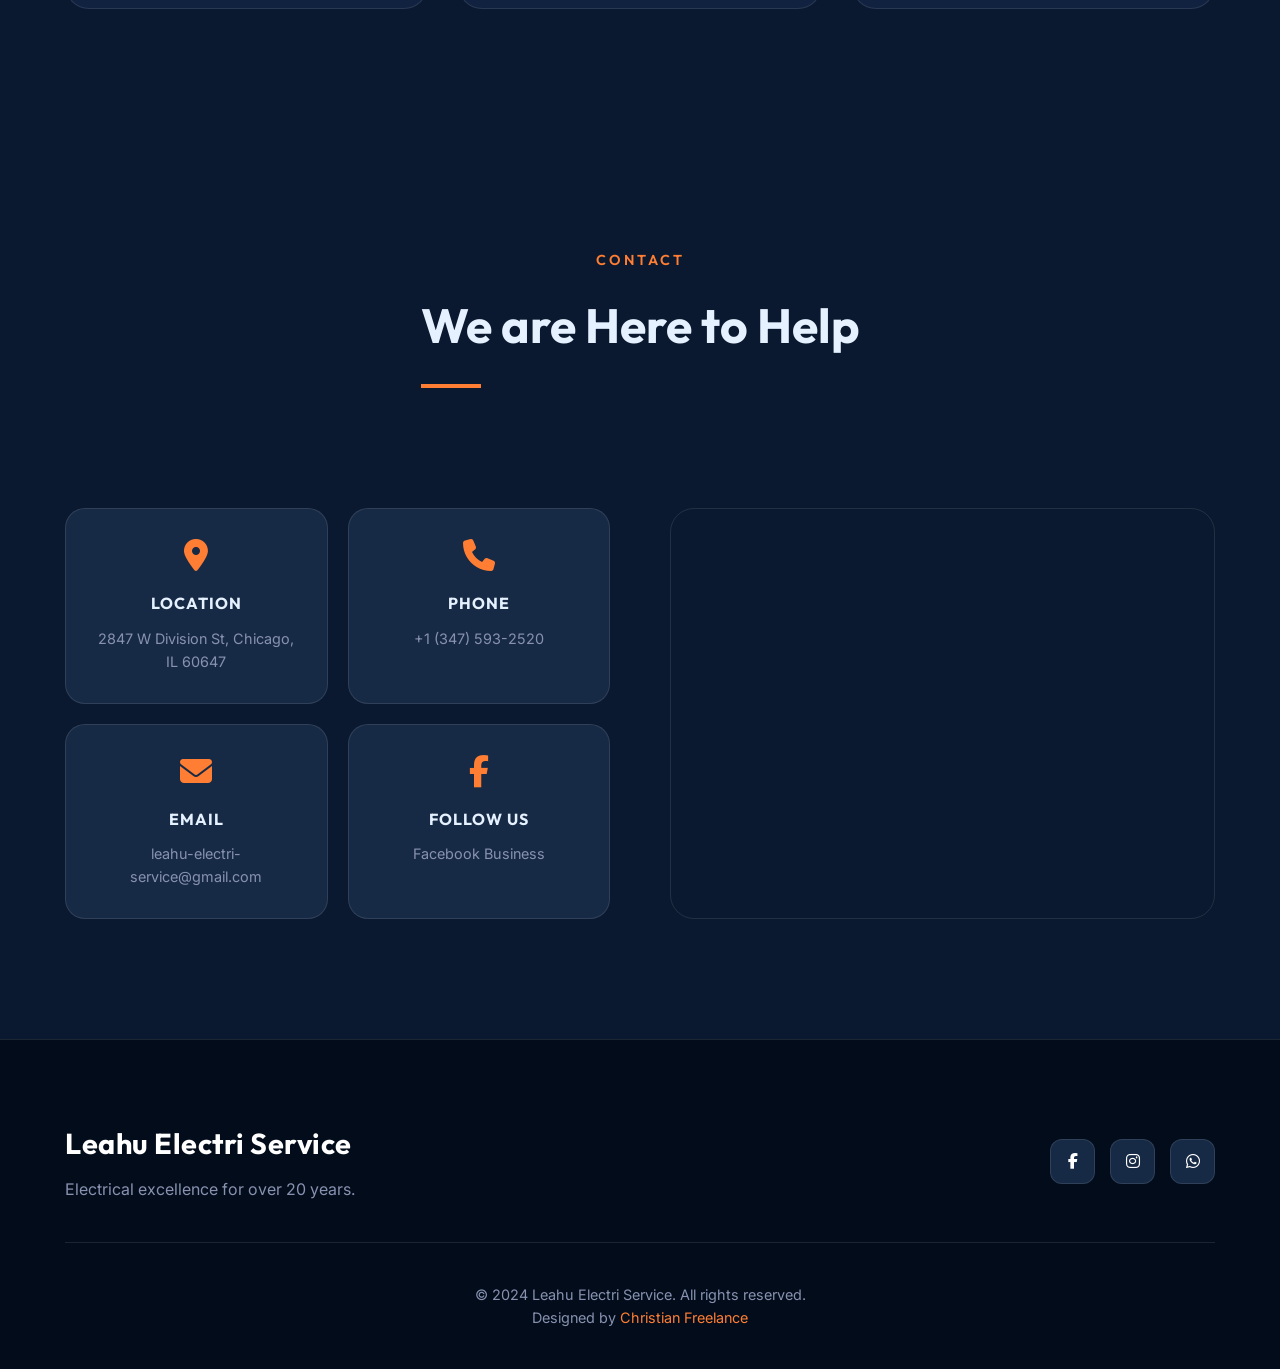
==== commit 89928af7: "Update hreflang link for English version" ====
--- a/index.html
+++ b/index.html
@@ -1,30 +1,30 @@
 <!DOCTYPE html>
-<html lang="es">
+<html lang="en">
 <head>
     <meta charset="UTF-8">
     <meta name="viewport" content="width=device-width, initial-scale=1.0">
-    <meta name="description" content="Leahu Electri Service - Servicios eléctricos profesionales en Chicago. Más de 20 años de experiencia en instalaciones eléctricas residenciales e industriales. Licenciado y asegurado.">
-    <meta name="keywords" content="servicios eléctricos, electricista Chicago, reparación eléctrica, instalación eléctrica, eléctrica residencial, eléctrica industrial">
+    <meta name="description" content="Leahu Electri Service - Professional electrical services in Chicago. 20+ years of experience in residential and industrial electrical work. Licensed and insured.">
+    <meta name="keywords" content="electrical services, electrician Chicago, electrical repair, electrical installation, residential electrical, industrial electrical">
     <meta name="author" content="Leahu Electri Service">
     
-    <!-- Meta etiquetas multi-idioma -->
-    <link rel="alternate" hreflang="en" href="index-en.html" />
+    <!-- Multi-language meta tags -->
+    <link rel="alternate" hreflang="en" href="index.html" />
     <link rel="alternate" hreflang="es" href="index-es.html" />
     <link rel="alternate" hreflang="ro" href="index-ro.html" />
     <link rel="alternate" hreflang="x-default" href="index-en.html" />
 
-    <meta property="og:title" content="Leahu Electri Service - Servicios Eléctricos Chicago">
-    <meta property="og:description" content="Servicios eléctricos profesionales con más de 20 años de experiencia en Chicago e Illinois.">
+    <meta property="og:title" content="Leahu Electri Service - Chicago Electrical Services">
+    <meta property="og:description" content="Professional electrical services with 20+ years of experience in Chicago and Illinois.">
     <meta property="og:type" content="business.business">
     <meta property="og:image" content="images/electrician-chicago-service-1.jpg">
     
-    <title>Leahu Electri Service - Servicios Eléctricos Profesionales Chicago</title>
+    <title>Leahu Electri Service - Professional Electrical Services Chicago</title>
     
     <link rel="stylesheet" href="style.css">
     <link rel="stylesheet" href="https://cdnjs.cloudflare.com/ajax/libs/font-awesome/6.4.0/css/all.min.css">
 </head>
 <body>
-    <!-- Barra de Navegación -->
+    <!-- Navigation Bar -->
     <nav class="navbar">
         <div class="container">
             <a href="#home" class="nav-logo">
@@ -32,135 +32,135 @@
                 <span class="company-name">Leahu Electri Service</span>
             </a>
             <ul class="nav-menu">
-                <li><a href="#home" class="nav-link">Inicio</a></li>
-                <li><a href="#about" class="nav-link">Quiénes Somos</a></li>
-                <li><a href="#services" class="nav-link">Servicios</a></li>
-                <li><a href="#portfolio" class="nav-link">Portafolio</a></li>
-                <li><a href="#contact" class="nav-link">Contacto</a></li>
+                <li><a href="#home" class="nav-link">Home</a></li>
+                <li><a href="#about" class="nav-link">About Us</a></li>
+                <li><a href="#services" class="nav-link">Services</a></li>
+                <li><a href="#portfolio" class="nav-link">Portfolio</a></li>
+                <li><a href="#contact" class="nav-link">Contact</a></li>
             </ul>
             <div class="language-switcher">
-                <button class="lang-btn" data-lang="en">EN</button>
-                <button class="lang-btn active" data-lang="es">ES</button>
+                <button class="lang-btn active" data-lang="en">EN</button>
+                <button class="lang-btn" data-lang="es">ES</button>
                 <button class="lang-btn" data-lang="ro">RO</button>
             </div>
         </div>
     </nav>
 
-    <!-- Sección Hero -->
+    <!-- Hero Section -->
     <section id="home" class="hero">
         <div class="carousel">
             <div class="carousel-container">
-                <img src="images/electrician-chicago-service-1.jpg" alt="Servicio Eléctrico en Chicago" class="carousel-image active">
-                <img src="images/electrical-panel-upgrade-chicago.jpg" alt="Actualización de Paneles Eléctricos" class="carousel-image">
-                <img src="images/professional-electrical-installations.jpg" alt="Instalaciones Eléctricas Profesionales" class="carousel-image">
-                <img src="images/industrial-electrician-chicago.jpg" alt="Electricista Industrial Chicago" class="carousel-image">
+                <img src="images/electrician-chicago-service-1.jpg" alt="Electrical Service in Chicago" class="carousel-image active">
+                <img src="images/electrical-panel-upgrade-chicago.jpg" alt="Electrical Panel Upgrades" class="carousel-image">
+                <img src="images/professional-electrical-installations.jpg" alt="Professional Electrical Installations" class="carousel-image">
+                <img src="images/industrial-electrician-chicago.jpg" alt="Industrial Electrician Chicago" class="carousel-image">
             </div>
         </div>
         <div class="hero-overlay"></div>
         <div class="hero-content">
-            <span class="section-tag" data-reveal>Excelencia en Electricidad</span>
-            <h1 class="hero-title" data-reveal>Servicios Eléctricos Profesionales</h1>
-            <p class="hero-subtitle" data-reveal>Más de 20 Años de Experiencia Garantizada en Chicago</p>
+            <span class="section-tag" data-reveal>Electrical Excellence</span>
+            <h1 class="hero-title" data-reveal>Professional Electrical Services</h1>
+            <p class="hero-subtitle" data-reveal>Over 20 Years of Guaranteed Experience in Chicago</p>
             <div class="hero-buttons" data-reveal>
-                <a href="https://wa.me/13475932520" class="btn-primary"><i class="fab fa-whatsapp"></i> Contactar Ahora</a>
-                <a href="#services" class="btn-secondary">Nuestros Servicios</a>
-            </div>
-        </div>
-    </section>
-
-    <!-- Sección Acerca De -->
+                <a href="https://wa.me/13475932520" class="btn-primary"><i class="fab fa-whatsapp"></i> Contact Now</a>
+                <a href="#services" class="btn-secondary">Our Services</a>
+            </div>
+        </div>
+    </section>
+
+    <!-- About Section -->
     <section id="about" class="about">
         <div class="container">
             <div class="about-grid">
                 <div class="about-text" data-reveal>
-                    <span class="section-tag">Trayectoria</span>
-                    <h2 class="section-title">Más de 20 Años Iluminando Chicago</h2>
-                    <p>Con más de dos décadas de experiencia en el sector eléctrico doméstico e industrial, <strong>Leahu Electri Service</strong> se ha consolidado como un referente de confianza y calidad en Illinois.</p>
-                    <p>Nuestro equipo de profesionales licenciados y asegurados se dedica a ofrecer soluciones eléctricas seguras, eficientes y adaptadas a las normativas vigentes, priorizando siempre la satisfacción y seguridad de nuestros clientes.</p>
+                    <span class="section-tag">History</span>
+                    <h2 class="section-title">Lighting Up Chicago for Over 20 Years</h2>
+                    <p>With over two decades of experience in the domestic and industrial electrical sector, <strong>Leahu Electri Service</strong> has established itself as a trusted name for quality in Illinois.</p>
+                    <p>Our team of licensed and insured professionals is dedicated to providing safe, efficient electrical solutions that meet current regulations, always prioritizing our clients' satisfaction and safety.</p>
                     <div class="about-stats">
                         <div class="stat-card">
                             <span class="stat-number">20+</span>
-                            <span class="stat-label">Años de Experiencia</span>
+                            <span class="stat-label">Years of Experience</span>
                         </div>
                         <div class="stat-card">
                             <span class="stat-number">100%</span>
-                            <span class="stat-label">Satisfacción</span>
+                            <span class="stat-label">Satisfaction</span>
                         </div>
                     </div>
                 </div>
                 <div class="about-image" data-reveal>
-                    <img src="images/licensed-electrician-near-me.jpg" alt="Electricista Licenciado en Chicago" style="width:100%; border-radius:30px; box-shadow: var(--shadow);">
-                </div>
-            </div>
-        </div>
-    </section>
-
-    <!-- Sección Servicios -->
+                    <img src="images/licensed-electrician-near-me.jpg" alt="Licensed Electrician in Chicago" style="width:100%; border-radius:30px; box-shadow: var(--shadow);">
+                </div>
+            </div>
+        </div>
+    </section>
+
+    <!-- Services Section -->
     <section id="services" class="services">
         <div class="container">
             <div style="text-align: center; margin-bottom: 60px;" data-reveal>
-                <span class="section-tag">Lo que hacemos</span>
-                <h2 class="section-title" style="display:inline-block">Soluciones Eléctricas Integrales</h2>
+                <span class="section-tag">What We Do</span>
+                <h2 class="section-title" style="display:inline-block">Comprehensive Electrical Solutions</h2>
             </div>
             <div class="services-grid">
                 <div class="service-card" data-reveal>
                     <i class="fas fa-home service-icon"></i>
-                    <h3>Eléctrica Residencial</h3>
-                    <p>Desde reparaciones menores hasta cableado completo para su hogar. Seguridad garantizada para su familia.</p>
+                    <h3>Residential Electrical</h3>
+                    <p>From minor repairs to complete home rewiring. Guaranteed safety for your family.</p>
                 </div>
                 <div class="service-card" data-reveal>
                     <i class="fas fa-industry service-icon"></i>
-                    <h3>Eléctrica Industrial</h3>
-                    <p>Sistemas de alta potencia, mantenimiento de maquinaria y cableado industrial especializado.</p>
+                    <h3>Industrial Electrical</h3>
+                    <p>High-power systems, machinery maintenance, and specialized industrial wiring.</p>
                 </div>
                 <div class="service-card" data-reveal>
                     <i class="fas fa-bolt service-icon"></i>
-                    <h3>Mejoras de Paneles</h3>
-                    <p>Actualización de paneles eléctricos para soportar las demandas energéticas modernas con total seguridad.</p>
+                    <h3>Panel Upgrades</h3>
+                    <p>Electrical panel updates to safely handle modern energy demands.</p>
                 </div>
                 <div class="service-card" data-reveal>
                     <i class="fas fa-lightbulb service-icon"></i>
-                    <h3>Iluminación LED</h3>
-                    <p>Instalación de sistemas de iluminación eficientes y modernos para interiores y exteriores.</p>
+                    <h3>LED Lighting</h3>
+                    <p>Installation of efficient and modern interior and exterior lighting systems.</p>
                 </div>
                 <div class="service-card" data-reveal>
                     <i class="fas fa-plug service-icon"></i>
-                    <h3>Tomacorrientes y Tomas</h3>
-                    <p>Instalación y reemplazo de tomas de corriente, interruptores y sistemas GFCI.</p>
+                    <h3>Outlets and Switches</h3>
+                    <p>Installation and replacement of outlets, switches, and GFCI systems.</p>
                 </div>
                 <div class="service-card" data-reveal>
                     <i class="fas fa-tools service-icon"></i>
-                    <h3>Mantenimiento</h3>
-                    <p>Inspecciones preventivas y correctivas para asegurar el funcionamiento óptimo de su red eléctrica.</p>
-                </div>
-            </div>
-        </div>
-    </section>
-
-    <!-- Sección Portafolio -->
+                    <h3>Maintenance</h3>
+                    <p>Preventive and corrective inspections to ensure optimal performance of your electrical network.</p>
+                </div>
+            </div>
+        </div>
+    </section>
+
+    <!-- Portfolio Section -->
     <section id="portfolio" class="portfolio">
         <div class="container">
             <div style="text-align: center; margin-bottom: 60px;" data-reveal>
-                <span class="section-tag">Galería</span>
-                <h2 class="section-title" style="display:inline-block">Nuestro Trabajo</h2>
+                <span class="section-tag">Gallery</span>
+                <h2 class="section-title" style="display:inline-block">Our Work</h2>
             </div>
             <div class="portfolio-grid">
                 <div class="portfolio-item" data-reveal onclick="openModal('modal-1')">
-                    <img src="images/electrician-chicago-service-1.jpg" alt="Proyecto Eléctrico">
-                    <div class="portfolio-overlay">
-                        <h4>Instalación Residencial</h4>
+                    <img src="images/electrician-chicago-service-1.jpg" alt="Electrical Project">
+                    <div class="portfolio-overlay">
+                        <h4>Residential Installation</h4>
                     </div>
                 </div>
                 <div class="portfolio-item" data-reveal onclick="openModal('modal-2')">
-                    <img src="images/electrical-panel-upgrade-chicago.jpg" alt="Panel Eléctrico">
-                    <div class="portfolio-overlay">
-                        <h4>Cambio de Panel 200A</h4>
+                    <img src="images/electrical-panel-upgrade-chicago.jpg" alt="Electrical Panel">
+                    <div class="portfolio-overlay">
+                        <h4>200A Panel Upgrade</h4>
                     </div>
                 </div>
                 <div class="portfolio-item" data-reveal onclick="openModal('modal-3')">
-                    <img src="images/professional-electrical-installations.jpg" alt="Servicio Eléctrico">
-                    <div class="portfolio-overlay">
-                        <h4>Mantenimiento Industrial</h4>
+                    <img src="images/professional-electrical-installations.jpg" alt="Electrical Service">
+                    <div class="portfolio-overlay">
+                        <h4>Industrial Maintenance</h4>
                     </div>
                 </div>
                 <div class="portfolio-item" data-reveal onclick="openModal('modal-4')">
@@ -168,84 +168,84 @@
                         <source src="images/electrical-maintenance-work.mp4" type="video/mp4">
                     </video>
                     <div class="portfolio-overlay">
-                        <h4>Trabajo en Terreno</h4>
+                        <h4>Field Work</h4>
                     </div>
                 </div>
                 <div class="portfolio-item" data-reveal onclick="openModal('modal-5')">
-                    <img src="images/residential-electrical-repairs.jpg" alt="Reparación Eléctrica">
-                    <div class="portfolio-overlay">
-                        <h4>Iluminación Empotrada</h4>
+                    <img src="images/residential-electrical-repairs.jpg" alt="Electrical Repair">
+                    <div class="portfolio-overlay">
+                        <h4>Recessed Lighting</h4>
                     </div>
                 </div>
                 <div class="portfolio-item" data-reveal onclick="openModal('modal-6')">
-                    <img src="images/commercial-electric-services.jpg" alt="Servicio Comercial">
-                    <div class="portfolio-overlay">
-                        <h4>Sistema de Control</h4>
-                    </div>
-                </div>
-            </div>
-        </div>
-    </section>
-
-    <!-- Sección Reseñas -->
+                    <img src="images/commercial-electric-services.jpg" alt="Commercial Service">
+                    <div class="portfolio-overlay">
+                        <h4>Control System</h4>
+                    </div>
+                </div>
+            </div>
+        </div>
+    </section>
+
+    <!-- Reviews Section -->
     <section id="reviews" class="reviews">
         <div class="container">
             <div style="text-align: center; margin-bottom: 60px;" data-reveal>
-                <span class="section-tag">Testimonios</span>
-                <h2 class="section-title" style="display:inline-block">Opiniones de Clientes</h2>
+                <span class="section-tag">Testimonials</span>
+                <h2 class="section-title" style="display:inline-block">Customer Reviews</h2>
             </div>
             <div class="reviews-grid">
                 <div class="review-card" data-reveal>
                     <div class="stars"><i class="fas fa-star"></i><i class="fas fa-star"></i><i class="fas fa-star"></i><i class="fas fa-star"></i><i class="fas fa-star"></i></div>
-                    <p class="review-text">"¡Excelente trabajo! El equipo profesional completó la mejora de nuestro panel eléctrico rápida y eficientemente. ¡Recomendamos altamente a Leahu Electri Service!"</p>
+                    <p class="review-text">"Excellent work! The professional team completed our electrical panel upgrade quickly and efficiently. We highly recommend Leahu Electri Service!"</p>
                     <div class="review-author">
                         <div class="author-info">
                             <h5>John Martinez</h5>
-                            <span>Propietario de Casa</span>
+                            <span>Homeowner</span>
                         </div>
                     </div>
                 </div>
                 <div class="review-card" data-reveal>
                     <div class="stars"><i class="fas fa-star"></i><i class="fas fa-star"></i><i class="fas fa-star"></i><i class="fas fa-star"></i><i class="fas fa-star"></i></div>
-                    <p class="review-text">"Servicio excepcional para nuestra instalación industrial. El equipo manejó una instalación de 220V compleja con precisión y experiencia. ¡Muy satisfecho!"</p>
+                    <p class="review-text">"Exceptional service for our industrial facility. The team handled a complex 220V installation with precision and expertise. Very satisfied!"</p>
                     <div class="review-author">
                         <div class="author-info">
                             <h5>Sarah Thompson</h5>
-                            <span>Gerente de Planta</span>
+                            <span>Plant Manager</span>
                         </div>
                     </div>
                 </div>
                 <div class="review-card" data-reveal>
                     <div class="stars"><i class="fas fa-star"></i><i class="fas fa-star"></i><i class="fas fa-star"></i><i class="fas fa-star"></i><i class="fas fa-star"></i></div>
-                    <p class="review-text">"Necesitábamos reparaciones eléctricas de emergencia y respondieron inmediatamente. Profesionales, confiables y precios justos. ¡El mejor electricista de Chicago!"</p>
+                    <p class="review-text">"We needed emergency electrical repairs and they responded immediately. Professional, reliable, and fair pricing. The best electrician in Chicago!"</p>
                     <div class="review-author">
                         <div class="author-info">
                             <h5>Michael Chen</h5>
-                            <span>Administrador Comercial</span>
-                        </div>
-                    </div>
-                </div>
-            </div>
-        </div>
-    </section>
-
-    <!-- Sección Contacto -->
+                            <span>Commercial Manager</span>
+                        </div>
+                    </div>
+                </div>
+            </div>
+        </div>
+    </section>
+
+    <!-- Contact Section -->
     <section id="contact" class="contact">
         <div class="container">
             <div style="text-align: center; margin-bottom: 60px;" data-reveal>
-                <span class="section-tag">Contacto</span>
-                <h2 class="section-title" style="display:inline-block">Estamos para Ayudarle</h2>
+                <span class="section-tag">Contact</span>
+                <h2 class="section-title" style="display:inline-block">We are Here to Help</h2>
             </div>
             <div class="contact-grid">
                 <div class="contact-info-cards" data-reveal>
                     <div class="contact-card">
                         <i class="fas fa-map-marker-alt"></i>
-                        <h3>Ubicación</h3>
+                        <h3>Location</h3>
                         <p>2847 W Division St, Chicago, IL 60647</p>
                     </div>
                     <div class="contact-card">
                         <i class="fas fa-phone"></i>
-                        <h3>Teléfono</h3>
+                        <h3>Phone</h3>
                         <p><a href="tel:+13475932520">+1 (347) 593-2520</a></p>
                     </div>
                     <div class="contact-card">
@@ -255,24 +255,24 @@
                     </div>
                     <div class="contact-card">
                         <i class="fab fa-facebook-f"></i>
-                        <h3>SÍGUENOS</h3>
+                        <h3>FOLLOW US</h3>
                         <p><a href="https://www.facebook.com/profile.php?id=61577880975106" target="_blank">Facebook Business</a></p>
                     </div>
                 </div>
                 <div class="map-container" data-reveal>
-                    <iframe src="https://www.google.com/maps/embed?pb=!1m18!1m12!1m3!1d2970.5748389873627!2d-87.68046922345047!3d41.902647471316774!2m3!1f0!2f0!3f0!3m2!1i1024!2i768!4f13.1!3m3!1m2!1s0x880fce68b29b3dbf%3A0x9f3f3f3f3f3f3f3f!2s2847%20W%20Division%20St%2C%20Chicago%2C%20IL%2060647!5e0!3m2!1ses!2sus!4v1234567890" width="100%" height="100%" style="border:0;" allowfullscreen="" loading="lazy"></iframe>
-                </div>
-            </div>
-        </div>
-    </section>
-
-    <!-- Pie de Página -->
+                    <iframe src="https://www.google.com/maps/embed?pb=!1m18!1m12!1m3!1d2970.5748389873627!2d-87.68046922345047!3d41.902647471316774!2m3!1f0!2f0!3f0!3m2!1i1024!2i768!4f13.1!3m3!1m2!1s0x880fce68b29b3dbf%3A0x9f3f3f3f3f3f3f3f!2s2847%20W%20Division%20St%2C%20Chicago%2C%20IL%2060647!5e0!3m2!1sen!2sus!4v1234567890" width="100%" height="100%" style="border:0;" allowfullscreen="" loading="lazy"></iframe>
+                </div>
+            </div>
+        </div>
+    </section>
+
+    <!-- Footer -->
     <footer class="footer">
         <div class="container">
             <div class="footer-content">
                 <div class="footer-logo">
                     <span class="company-name">Leahu Electri Service</span>
-                    <p style="color:var(--text-dim); margin-top:10px;">Excelencia eléctrica desde hace más de 20 años.</p>
+                    <p style="color:var(--text-dim); margin-top:10px;">Electrical excellence for over 20 years.</p>
                 </div>
                 <div class="social-links">
                     <a href="https://www.facebook.com/profile.php?id=61577880975106" class="social-btn" target="_blank"><i class="fab fa-facebook-f"></i></a>
@@ -281,13 +281,13 @@
                 </div>
             </div>
             <div class="footer-bottom">
-                <p>&copy; 2024 Leahu Electri Service. Todos los derechos reservados.</p>
-                <p>Diseño por <a href="https://christian-freelance.us/" target="_blank">Christian Freelance</a></p>
+                <p>&copy; 2024 Leahu Electri Service. All rights reserved.</p>
+                <p>Designed by <a href="https://christian-freelance.us/" target="_blank">Christian Freelance</a></p>
             </div>
         </div>
     </footer>
 
-    <!-- Botones Flotantes -->
+    <!-- Floating Buttons -->
     <a href="https://wa.me/13475932520" class="whatsapp-float" target="_blank">
         <i class="fab fa-whatsapp"></i>
     </a>
@@ -295,23 +295,23 @@
         <i class="fas fa-chevron-up"></i>
     </button>
 
-    <!-- Modales -->
+    <!-- Modals -->
     <div id="modal-1" class="modal">
         <div class="modal-content">
             <span class="close-modal" onclick="closeModal('modal-1')">&times;</span>
-            <img src="images/electrician-chicago-service-1.jpg" alt="Proyecto">
+            <img src="images/electrician-chicago-service-1.jpg" alt="Project">
         </div>
     </div>
     <div id="modal-2" class="modal">
         <div class="modal-content">
             <span class="close-modal" onclick="closeModal('modal-2')">&times;</span>
-            <img src="images/electrical-panel-upgrade-chicago.jpg" alt="Proyecto">
+            <img src="images/electrical-panel-upgrade-chicago.jpg" alt="Project">
         </div>
     </div>
     <div id="modal-3" class="modal">
         <div class="modal-content">
             <span class="close-modal" onclick="closeModal('modal-3')">&times;</span>
-            <img src="images/professional-electrical-installations.jpg" alt="Proyecto">
+            <img src="images/professional-electrical-installations.jpg" alt="Project">
         </div>
     </div>
     <div id="modal-4" class="modal">
@@ -325,13 +325,13 @@
     <div id="modal-5" class="modal">
         <div class="modal-content">
             <span class="close-modal" onclick="closeModal('modal-5')">&times;</span>
-            <img src="images/residential-electrical-repairs.jpg" alt="Proyecto">
+            <img src="images/residential-electrical-repairs.jpg" alt="Project">
         </div>
     </div>
     <div id="modal-6" class="modal">
         <div class="modal-content">
             <span class="close-modal" onclick="closeModal('modal-6')">&times;</span>
-            <img src="images/commercial-electric-services.jpg" alt="Proyecto">
+            <img src="images/commercial-electric-services.jpg" alt="Project">
         </div>
     </div>
 
